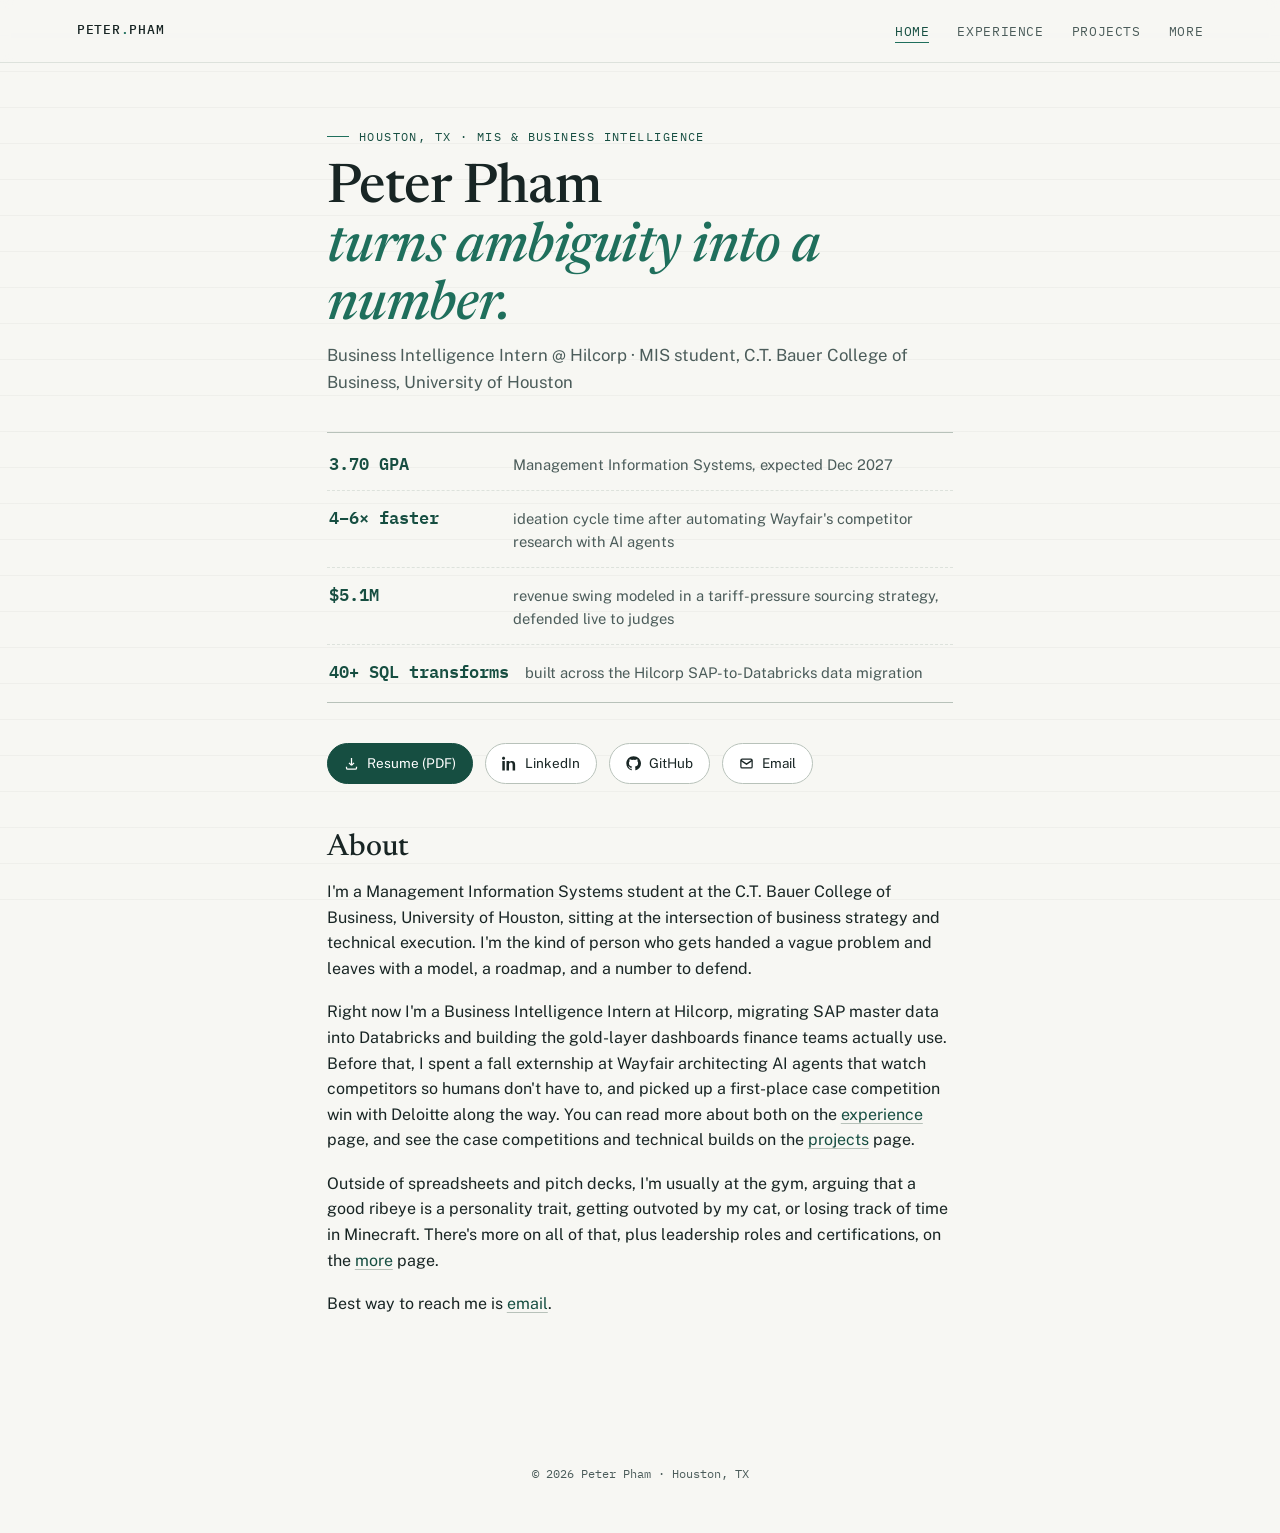
==== index.html @ 9660cc8b "Add files via upload" ====
<!DOCTYPE html>
<html lang="en">
<head>
  <meta charset="UTF-8" />
  <meta name="viewport" content="width=device-width, initial-scale=1.0" />
  <title>Peter Pham</title>
  <link rel="stylesheet" href="style.css" />
</head>
<body>

  <nav class="navbar">
    <a href="index.html" class="brand">PETER<span>.</span>PHAM</a>
    <ul class="navlinks">
      <li><a href="index.html" class="active">Home</a></li>
      <li><a href="experience.html">Experience</a></li>
      <li><a href="projects.html">Projects</a></li>
      <li><a href="more.html">More</a></li>
    </ul>
  </nav>

  <main>
    <p class="eyebrow">Houston, TX · MIS &amp; Business Intelligence</p>
    <h1 class="headline">Peter Pham<br /><em>turns ambiguity into a number.</em></h1>
    <p class="role-line">Business Intelligence Intern @ Hilcorp · MIS student, C.T. Bauer College of Business, University of Houston</p>

    <div class="ledger">
      <div class="ledger-row">
        <span class="ledger-num">3.70 GPA</span>
        <span class="ledger-label">Management Information Systems, expected Dec 2027</span>
      </div>
      <div class="ledger-row">
        <span class="ledger-num">4&ndash;6&times; faster</span>
        <span class="ledger-label">ideation cycle time after automating Wayfair's competitor research with AI agents</span>
      </div>
      <div class="ledger-row">
        <span class="ledger-num">$5.1M</span>
        <span class="ledger-label">revenue swing modeled in a tariff-pressure sourcing strategy, defended live to judges</span>
      </div>
      <div class="ledger-row">
        <span class="ledger-num">40+ SQL transforms</span>
        <span class="ledger-label">built across the Hilcorp SAP-to-Databricks data migration</span>
      </div>
    </div>

    <div class="contact-row">
      <a class="pill resume" href="documents/Peter_Pham_Resume.pdf" target="_blank" rel="noopener">
        <svg viewBox="0 0 24 24" fill="none" stroke="currentColor" stroke-width="2"><path d="M12 3v12m0 0l-4-4m4 4l4-4M4 17v2a2 2 0 002 2h12a2 2 0 002-2v-2"/></svg>
        Resume (PDF)
      </a>
      <a class="pill" href="https://www.linkedin.com/in/peterqpham/" target="_blank" rel="noopener">
        <svg viewBox="0 0 24 24" fill="currentColor"><path d="M4.98 3.5C4.98 4.88 3.94 6 2.5 6S0 4.88 0 3.5 1.06 1 2.5 1s2.48 1.12 2.48 2.5zM.5 8h4V23h-4V8zm7.5 0h3.8v2.05h.05c.53-1 1.83-2.05 3.77-2.05C19.9 8 21 10.2 21 14.1V23h-4v-8.1c0-1.93-.03-4.4-2.68-4.4-2.68 0-3.09 2.1-3.09 4.27V23h-4V8z"/></svg>
        LinkedIn
      </a>
      <a class="pill" href="https://github.com/peter4400" target="_blank" rel="noopener">
        <svg viewBox="0 0 24 24" fill="currentColor"><path d="M12 .5C5.65.5.5 5.65.5 12c0 5.09 3.29 9.4 7.86 10.93.58.11.79-.25.79-.56 0-.28-.01-1.02-.02-2-3.2.7-3.88-1.54-3.88-1.54-.53-1.33-1.29-1.69-1.29-1.69-1.05-.72.08-.7.08-.7 1.16.08 1.77 1.19 1.77 1.19 1.03 1.77 2.7 1.26 3.36.96.1-.75.4-1.26.73-1.55-2.55-.29-5.24-1.28-5.24-5.68 0-1.26.45-2.28 1.19-3.09-.12-.29-.52-1.46.11-3.05 0 0 .97-.31 3.18 1.18a11 11 0 015.79 0c2.2-1.49 3.17-1.18 3.17-1.18.63 1.59.23 2.76.11 3.05.74.81 1.19 1.83 1.19 3.09 0 4.41-2.69 5.38-5.25 5.67.41.36.78 1.07.78 2.16 0 1.56-.01 2.82-.01 3.2 0 .31.21.68.8.56C20.71 21.39 24 17.08 24 12c0-6.35-5.15-11.5-12-11.5z"/></svg>
        GitHub
      </a>
      <a class="pill" href="https://mail.google.com/mail/?view=cm&fs=1&to=peter.pham2022@gmail.com" target="_blank" rel="noopener">
        <svg viewBox="0 0 24 24" fill="none" stroke="currentColor" stroke-width="2"><rect x="3" y="5" width="18" height="14" rx="2"/><path d="M3 7l9 6 9-6"/></svg>
        Email
      </a>
    </div>

    <h2 class="section-title">About</h2>
    <div class="prose">
      <p>
        I'm a Management Information Systems student at the C.T. Bauer College of Business,
        University of Houston, sitting at the intersection of business strategy and technical
        execution. I'm the kind of person who gets handed a vague problem and leaves with a
        model, a roadmap, and a number to defend.
      </p>
      <p>
        Right now I'm a Business Intelligence Intern at Hilcorp, migrating SAP master data
        into Databricks and building the gold-layer dashboards finance teams actually use.
        Before that, I spent a fall externship at Wayfair architecting AI agents that watch
        competitors so humans don't have to, and picked up a first-place case competition win
        with Deloitte along the way. You can read more about both on the
        <a href="experience.html">experience</a> page, and see the case competitions and
        technical builds on the <a href="projects.html">projects</a> page.
      </p>
      <p>
        Outside of spreadsheets and pitch decks, I'm usually at the gym, arguing that a good
        ribeye is a personality trait, getting outvoted by my cat, or losing track of time in
        Minecraft. There's more on all of that, plus leadership roles and certifications,
        on the <a href="more.html">more</a> page.
      </p>
      <p>
        Best way to reach me is <a href="https://mail.google.com/mail/?view=cm&fs=1&to=peter.pham2022@gmail.com" target="_blank" rel="noopener">email</a>.
      </p>
    </div>
  </main>

  <footer>&copy; 2026 Peter Pham &middot; Houston, TX</footer>

</body>
</html>
---- style.css ----
@import url('https://fonts.googleapis.com/css2?family=Newsreader:ital,opsz,wght@0,6..72,400;0,6..72,500;0,6..72,600;1,6..72,400;1,6..72,500&family=Public+Sans:wght@400;500;600;700&family=IBM+Plex+Mono:wght@400;500;600&display=swap');

:root {
  --paper: #f7f7f3;
  --surface: #ffffff;
  --ink: #182524;
  --ink-soft: #4b5c5a;
  --line: #dde2dc;
  --line-strong: #b8c2ba;
  --accent: #1f6f5c;
  --accent-dark: #164e41;
  --gold: #a8792f;
  --gold-soft: #f1e6d2;
  --radius: 4px;
  --max: 780px;
}

* { box-sizing: border-box; }

html { scroll-behavior: smooth; }

body {
  margin: 0;
  background: var(--paper);
  color: var(--ink);
  font-family: 'Public Sans', -apple-system, sans-serif;
  font-size: 16px;
  line-height: 1.6;
  -webkit-font-smoothing: antialiased;
}

/* faint ledger-rule background */
body::before {
  content: '';
  position: fixed;
  inset: 0;
  pointer-events: none;
  z-index: 0;
  background-image: repeating-linear-gradient(
    to bottom,
    transparent 0,
    transparent 35px,
    rgba(24, 37, 36, 0.035) 35px,
    rgba(24, 37, 36, 0.035) 36px
  );
}

a { color: inherit; }

.mono { font-family: 'IBM Plex Mono', monospace; }

/* ---------- NAV ---------- */
.navbar {
  position: sticky;
  top: 0;
  z-index: 20;
  display: flex;
  align-items: center;
  justify-content: space-between;
  padding: 18px 6vw;
  background: rgba(247, 247, 243, 0.9);
  backdrop-filter: blur(6px);
  border-bottom: 1px solid var(--line);
}

.navbar .brand {
  font-family: 'IBM Plex Mono', monospace;
  font-size: 13px;
  letter-spacing: 0.06em;
  color: var(--ink);
  text-decoration: none;
  font-weight: 500;
}

.navbar .brand span { color: var(--accent); }

.navlinks { display: flex; gap: 28px; list-style: none; margin: 0; padding: 0; }

.navlinks a {
  text-decoration: none;
  font-family: 'IBM Plex Mono', monospace;
  font-size: 12.5px;
  letter-spacing: 0.05em;
  text-transform: uppercase;
  color: var(--ink-soft);
  padding-bottom: 3px;
  border-bottom: 1px solid transparent;
  transition: color .15s, border-color .15s;
}

.navlinks a:hover,
.navlinks a.active {
  color: var(--accent-dark);
  border-bottom-color: var(--accent);
}

/* ---------- LAYOUT ---------- */
main {
  position: relative;
  z-index: 1;
  max-width: var(--max);
  margin: 0 auto;
  padding: 64px 6vw 100px;
}

.eyebrow {
  font-family: 'IBM Plex Mono', monospace;
  font-size: 12px;
  letter-spacing: 0.12em;
  text-transform: uppercase;
  color: var(--accent-dark);
  margin: 0 0 14px;
  display: flex;
  align-items: center;
  gap: 10px;
}

.eyebrow::before {
  content: '';
  width: 22px;
  height: 1px;
  background: var(--accent);
  display: inline-block;
}

h1.headline {
  font-family: 'Newsreader', serif;
  font-weight: 500;
  font-size: clamp(2.4rem, 5vw, 3.4rem);
  line-height: 1.08;
  margin: 0 0 6px;
  letter-spacing: -0.01em;
}

h1.headline em {
  color: var(--accent);
  font-style: italic;
}

.role-line {
  font-size: 1.05rem;
  color: var(--ink-soft);
  margin: 0 0 36px;
}

/* ---------- LEDGER STRIP (signature element) ---------- */
.ledger {
  border-top: 1px solid var(--line-strong);
  border-bottom: 1px solid var(--line-strong);
  margin: 8px 0 40px;
  padding: 4px 0;
}

.ledger-row {
  display: flex;
  align-items: baseline;
  gap: 16px;
  padding: 13px 2px;
  border-bottom: 1px dashed var(--line);
}

.ledger-row:last-child { border-bottom: none; }

.ledger-num {
  font-family: 'IBM Plex Mono', monospace;
  font-weight: 600;
  font-size: 1.05rem;
  color: var(--accent-dark);
  white-space: nowrap;
  min-width: 168px;
}

.ledger-label {
  color: var(--ink-soft);
  font-size: 0.92rem;
}

/* ---------- ABOUT PROSE ---------- */
.prose p { margin: 0 0 18px; color: var(--ink); }
.prose a { color: var(--accent-dark); text-decoration: underline; text-decoration-color: var(--line-strong); text-underline-offset: 3px; }
.prose a:hover { text-decoration-color: var(--accent); }

h2.section-title {
  font-family: 'Newsreader', serif;
  font-size: 1.9rem;
  font-weight: 500;
  margin: 56px 0 6px;
}

.section-title:first-of-type { margin-top: 40px; }

.section-sub { color: var(--ink-soft); font-size: .95rem; margin: 0 0 28px; }

/* ---------- CONTACT ROW ---------- */
.contact-row {
  display: flex;
  flex-wrap: wrap;
  gap: 12px;
  margin: 8px 0 4px;
}

.pill {
  display: inline-flex;
  align-items: center;
  gap: 8px;
  padding: 9px 16px;
  border: 1px solid var(--line-strong);
  border-radius: 999px;
  text-decoration: none;
  font-size: 13.5px;
  color: var(--ink);
  background: var(--surface);
  transition: border-color .15s, background .15s, color .15s;
}

.pill:hover { border-color: var(--accent); color: var(--accent-dark); background: #eef5f2; }

.pill svg { width: 15px; height: 15px; flex-shrink: 0; }

.pill.resume { background: var(--accent-dark); border-color: var(--accent-dark); color: #fff; }
.pill.resume:hover { background: var(--accent); border-color: var(--accent); color: #fff; }

/* ---------- TIMELINE (Experience) ---------- */
.timeline { border-left: 1px solid var(--line-strong); margin-left: 4px; }

.tl-item {
  position: relative;
  padding: 0 0 44px 30px;
}

.tl-item::before {
  content: '';
  position: absolute;
  left: -5px;
  top: 5px;
  width: 9px;
  height: 9px;
  border-radius: 50%;
  background: var(--paper);
  border: 2px solid var(--accent);
}

.tl-date {
  font-family: 'IBM Plex Mono', monospace;
  font-size: 12px;
  letter-spacing: 0.04em;
  color: var(--gold);
  text-transform: uppercase;
  margin-bottom: 6px;
}

.tl-role { font-family: 'Newsreader', serif; font-size: 1.35rem; font-weight: 500; margin: 0 0 2px; }
.tl-org { color: var(--ink-soft); font-size: .92rem; margin: 0 0 12px; }
.tl-item ul { margin: 0; padding-left: 18px; }
.tl-item li { margin-bottom: 8px; color: var(--ink); font-size: .96rem; }

/* ---------- CARDS (Projects) ---------- */
.card-grid { display: flex; flex-direction: column; gap: 20px; }

.card {
  background: var(--surface);
  border: 1px solid var(--line);
  border-radius: var(--radius);
  padding: 24px 26px;
}

.card-top {
  display: flex;
  justify-content: space-between;
  align-items: baseline;
  gap: 16px;
  flex-wrap: wrap;
  margin-bottom: 4px;
}

.card-title { font-family: 'Newsreader', serif; font-size: 1.3rem; font-weight: 500; margin: 0; }

.tag {
  font-family: 'IBM Plex Mono', monospace;
  font-size: 10.5px;
  letter-spacing: .05em;
  text-transform: uppercase;
  padding: 3px 9px;
  border-radius: 999px;
  white-space: nowrap;
}

.tag.case { background: var(--gold-soft); color: var(--gold); }
.tag.build { background: #e4efec; color: var(--accent-dark); }

.card-date { font-family: 'IBM Plex Mono', monospace; font-size: 11.5px; color: var(--ink-soft); margin-bottom: 12px; }
.card p { margin: 0 0 10px; font-size: .95rem; color: var(--ink); }
.card .result {
  margin-top: 12px;
  padding-top: 12px;
  border-top: 1px dashed var(--line);
  font-size: .9rem;
  color: var(--accent-dark);
  font-style: italic;
  font-family: 'Newsreader', serif;
}

.stack {
  font-family: 'IBM Plex Mono', monospace;
  font-size: 11px;
  color: var(--ink-soft);
  margin-top: 10px;
}

/* ---------- MORE PAGE ---------- */
.chip-group { display: flex; flex-wrap: wrap; gap: 9px; margin-bottom: 8px; }

.chip {
  font-family: 'IBM Plex Mono', monospace;
  font-size: 12px;
  padding: 6px 12px;
  border: 1px solid var(--line-strong);
  border-radius: 999px;
  color: var(--ink-soft);
  background: var(--surface);
}

.leader-item { margin-bottom: 22px; }
.leader-role { font-weight: 600; font-size: 1rem; margin-bottom: 2px; }
.leader-org { color: var(--ink-soft); font-size: .88rem; margin-bottom: 8px; font-family: 'IBM Plex Mono', monospace; }
.leader-item p { margin: 0; font-size: .93rem; color: var(--ink); }

.interest-line {
  font-family: 'Newsreader', serif;
  font-style: italic;
  font-size: 1.15rem;
  color: var(--ink);
  border-left: 2px solid var(--gold);
  padding-left: 18px;
  margin: 24px 0;
}

/* ---------- FOOTER ---------- */
footer {
  position: relative;
  z-index: 1;
  text-align: center;
  padding: 30px 6vw 50px;
  font-family: 'IBM Plex Mono', monospace;
  font-size: 11.5px;
  color: var(--ink-soft);
}

/* ---------- RESPONSIVE ---------- */
@media (max-width: 640px) {
  .navbar { padding: 16px 5vw; }
  .navlinks { gap: 16px; }
  main { padding: 44px 5.5vw 80px; }
  .ledger-num { min-width: 120px; font-size: .92rem; }
  .card-top { flex-direction: column; align-items: flex-start; }
}

/* focus visibility */
a:focus-visible, button:focus-visible { outline: 2px solid var(--accent); outline-offset: 2px; }

@media (prefers-reduced-motion: reduce) {
  html { scroll-behavior: auto; }
}
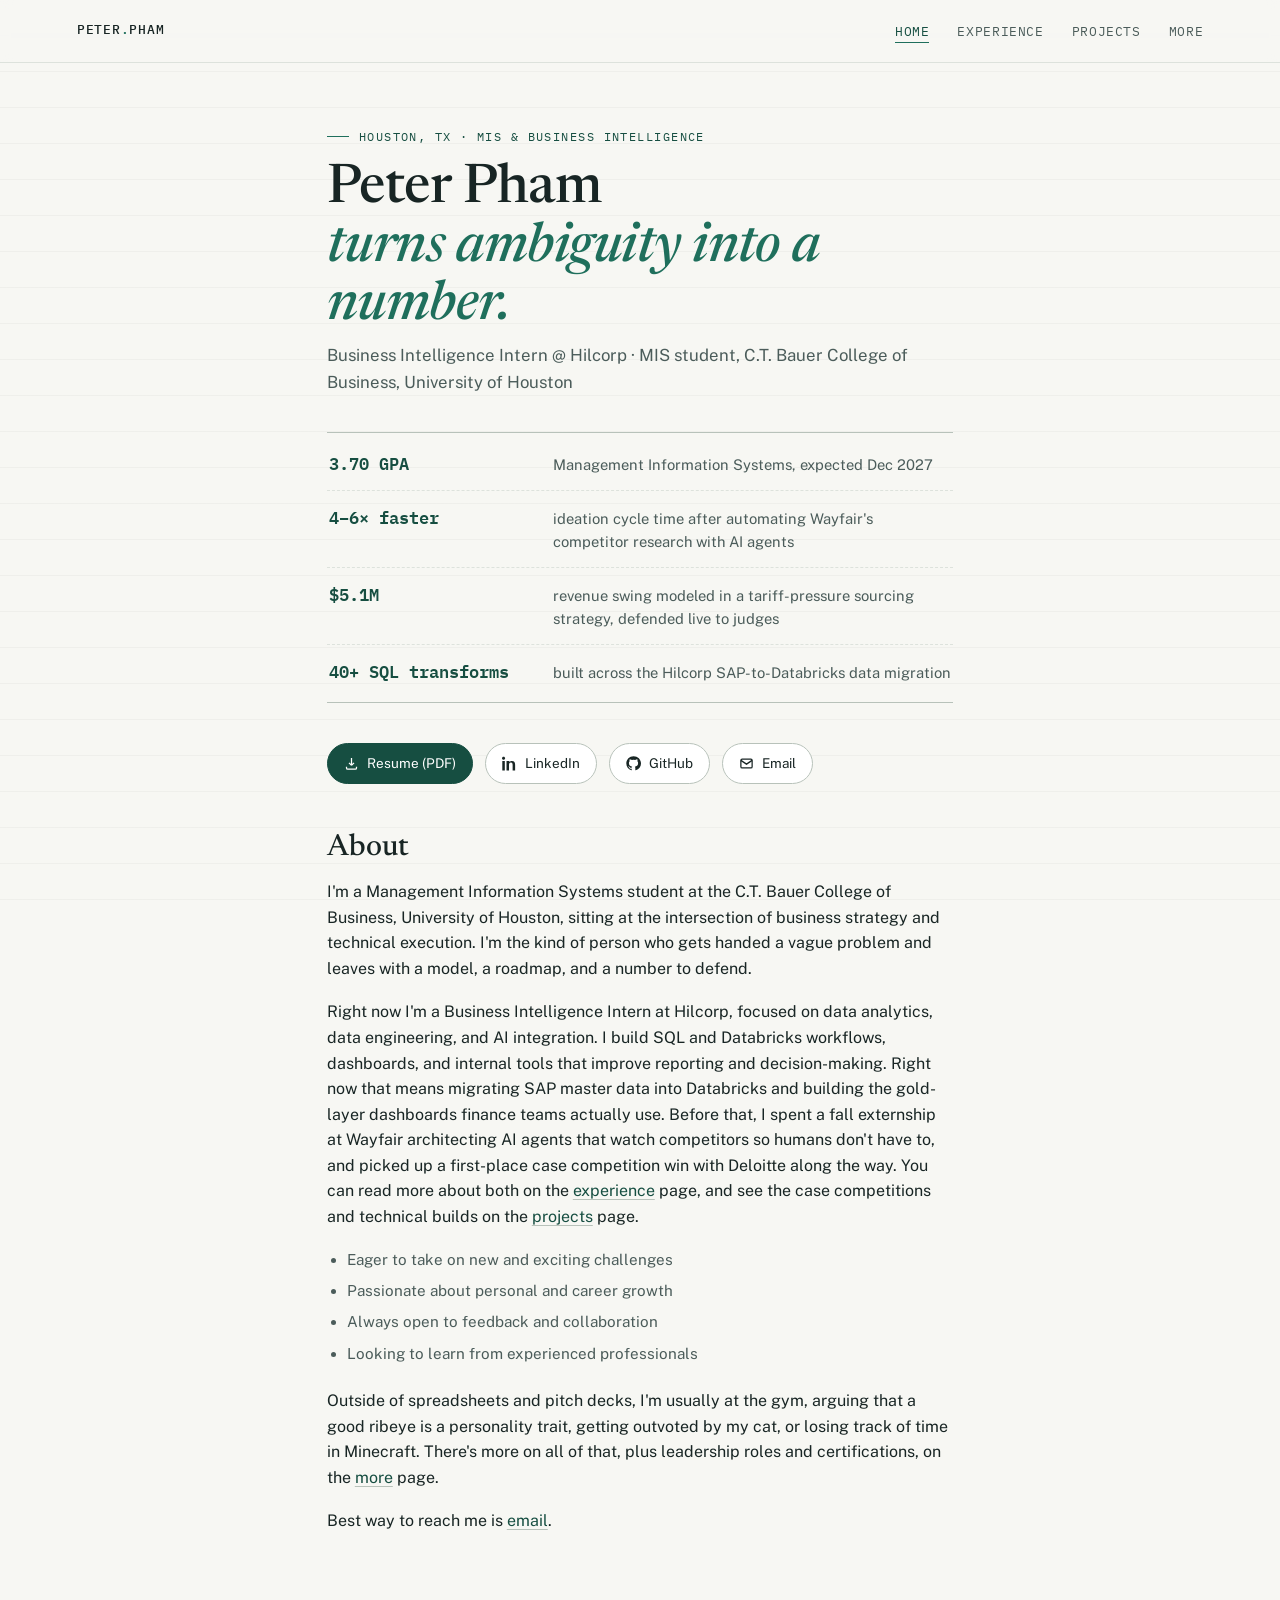
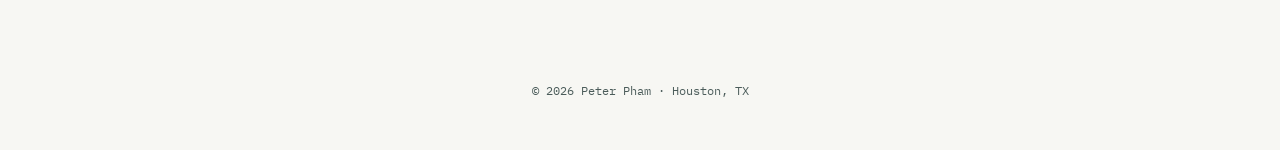
==== commit 0d1c2b32: "Add files via upload" ====
--- a/index.html
+++ b/index.html
@@ -70,14 +70,22 @@
         model, a roadmap, and a number to defend.
       </p>
       <p>
-        Right now I'm a Business Intelligence Intern at Hilcorp, migrating SAP master data
-        into Databricks and building the gold-layer dashboards finance teams actually use.
-        Before that, I spent a fall externship at Wayfair architecting AI agents that watch
-        competitors so humans don't have to, and picked up a first-place case competition win
-        with Deloitte along the way. You can read more about both on the
-        <a href="experience.html">experience</a> page, and see the case competitions and
-        technical builds on the <a href="projects.html">projects</a> page.
+        Right now I'm a Business Intelligence Intern at Hilcorp, focused on data analytics,
+        data engineering, and AI integration. I build SQL and Databricks workflows, dashboards,
+        and internal tools that improve reporting and decision-making. Right now that
+        means migrating SAP master data into Databricks and building the gold-layer dashboards
+        finance teams actually use. Before that, I spent a fall externship at Wayfair
+        architecting AI agents that watch competitors so humans don't have to, and picked up a
+        first-place case competition win with Deloitte along the way. You can read more about
+        both on the <a href="experience.html">experience</a> page, and see the case
+        competitions and technical builds on the <a href="projects.html">projects</a> page.
       </p>
+      <ul>
+        <li>Eager to take on new and exciting challenges</li>
+        <li>Passionate about personal and career growth</li>
+        <li>Always open to feedback and collaboration</li>
+        <li>Looking to learn from experienced professionals</li>
+      </ul>
       <p>
         Outside of spreadsheets and pitch decks, I'm usually at the gym, arguing that a good
         ribeye is a personality trait, getting outvoted by my cat, or losing track of time in
--- a/style.css
+++ b/style.css
@@ -167,7 +167,7 @@
   font-size: 1.05rem;
   color: var(--accent-dark);
   white-space: nowrap;
-  min-width: 168px;
+  min-width: 208px;
 }
 
 .ledger-label {
@@ -177,6 +177,8 @@
 
 /* ---------- ABOUT PROSE ---------- */
 .prose p { margin: 0 0 18px; color: var(--ink); }
+.prose ul { margin: 0 0 22px; padding-left: 20px; }
+.prose li { margin-bottom: 7px; color: var(--ink-soft); font-size: .95rem; }
 .prose a { color: var(--accent-dark); text-decoration: underline; text-decoration-color: var(--line-strong); text-underline-offset: 3px; }
 .prose a:hover { text-decoration-color: var(--accent); }
 
@@ -351,7 +353,7 @@
   .navbar { padding: 16px 5vw; }
   .navlinks { gap: 16px; }
   main { padding: 44px 5.5vw 80px; }
-  .ledger-num { min-width: 120px; font-size: .92rem; }
+  .ledger-num { min-width: 150px; font-size: .92rem; }
   .card-top { flex-direction: column; align-items: flex-start; }
 }
 
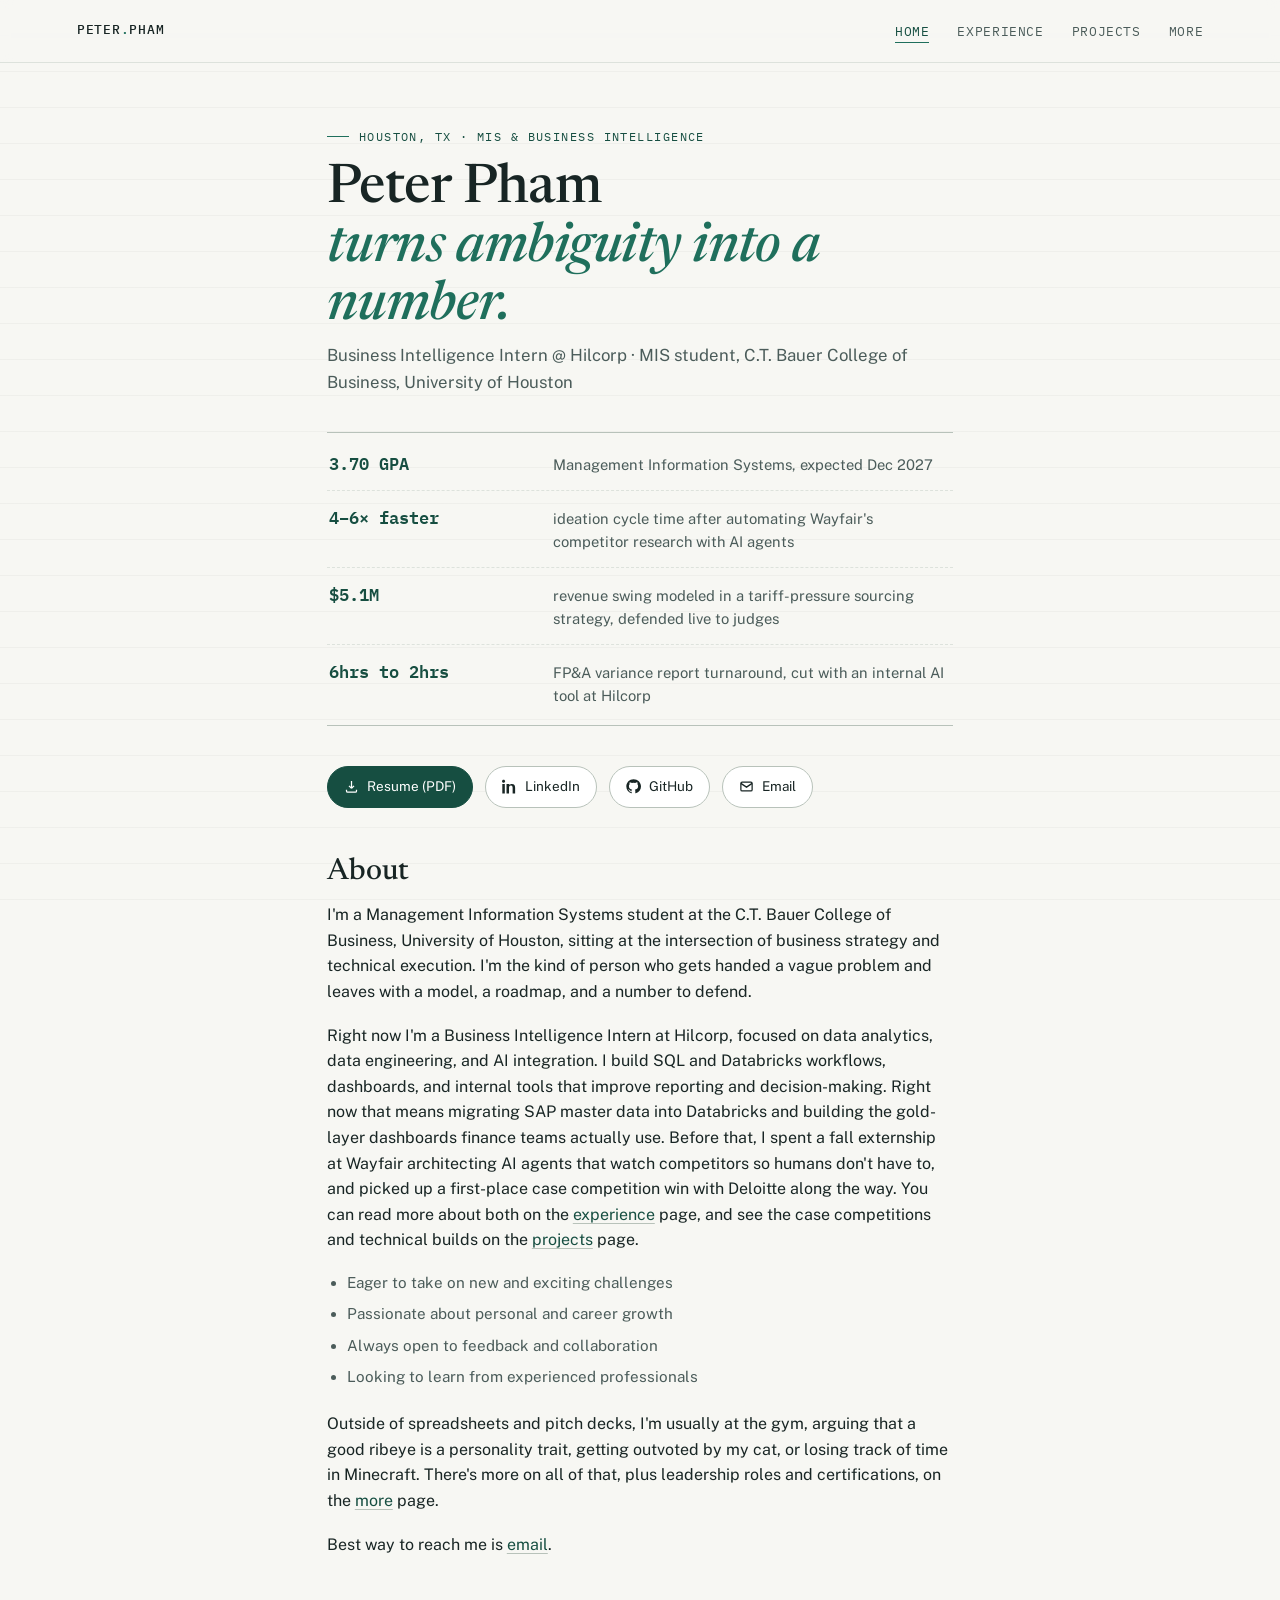
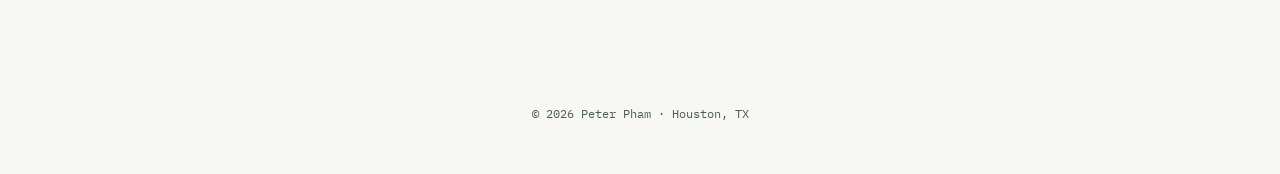
==== commit 21a2dbdd: "Add files via upload" ====
--- a/index.html
+++ b/index.html
@@ -4,6 +4,21 @@
   <meta charset="UTF-8" />
   <meta name="viewport" content="width=device-width, initial-scale=1.0" />
   <title>Peter Pham</title>
+  <meta name="description" content="Peter Pham: Business Intelligence Intern at Hilcorp, MIS student at C.T. Bauer College of Business. Experience, projects, and case competition work in data analytics and AI-driven automation." />
+
+  <meta property="og:type" content="website" />
+  <meta property="og:url" content="https://peterqpham.com/" />
+  <meta property="og:title" content="Peter Pham: Business Intelligence & Data Analytics" />
+  <meta property="og:description" content="Business Intelligence Intern at Hilcorp. MIS student at C.T. Bauer College of Business. Experience, projects, and case competition work in data analytics and AI-driven automation." />
+  <meta property="og:image" content="https://peterqpham.com/images/og-image.png" />
+  <meta property="og:image:width" content="2400" />
+  <meta property="og:image:height" content="1260" />
+
+  <meta name="twitter:card" content="summary_large_image" />
+  <meta name="twitter:title" content="Peter Pham: Business Intelligence & Data Analytics" />
+  <meta name="twitter:description" content="Business Intelligence Intern at Hilcorp. MIS student at C.T. Bauer College of Business." />
+  <meta name="twitter:image" content="https://peterqpham.com/images/og-image.png" />
+
   <link rel="stylesheet" href="style.css" />
 </head>
 <body>
@@ -37,8 +52,8 @@
         <span class="ledger-label">revenue swing modeled in a tariff-pressure sourcing strategy, defended live to judges</span>
       </div>
       <div class="ledger-row">
-        <span class="ledger-num">40+ SQL transforms</span>
-        <span class="ledger-label">built across the Hilcorp SAP-to-Databricks data migration</span>
+        <span class="ledger-num">6hrs to 2hrs</span>
+        <span class="ledger-label">FP&amp;A variance report turnaround, cut with an internal AI tool at Hilcorp</span>
       </div>
     </div>
 
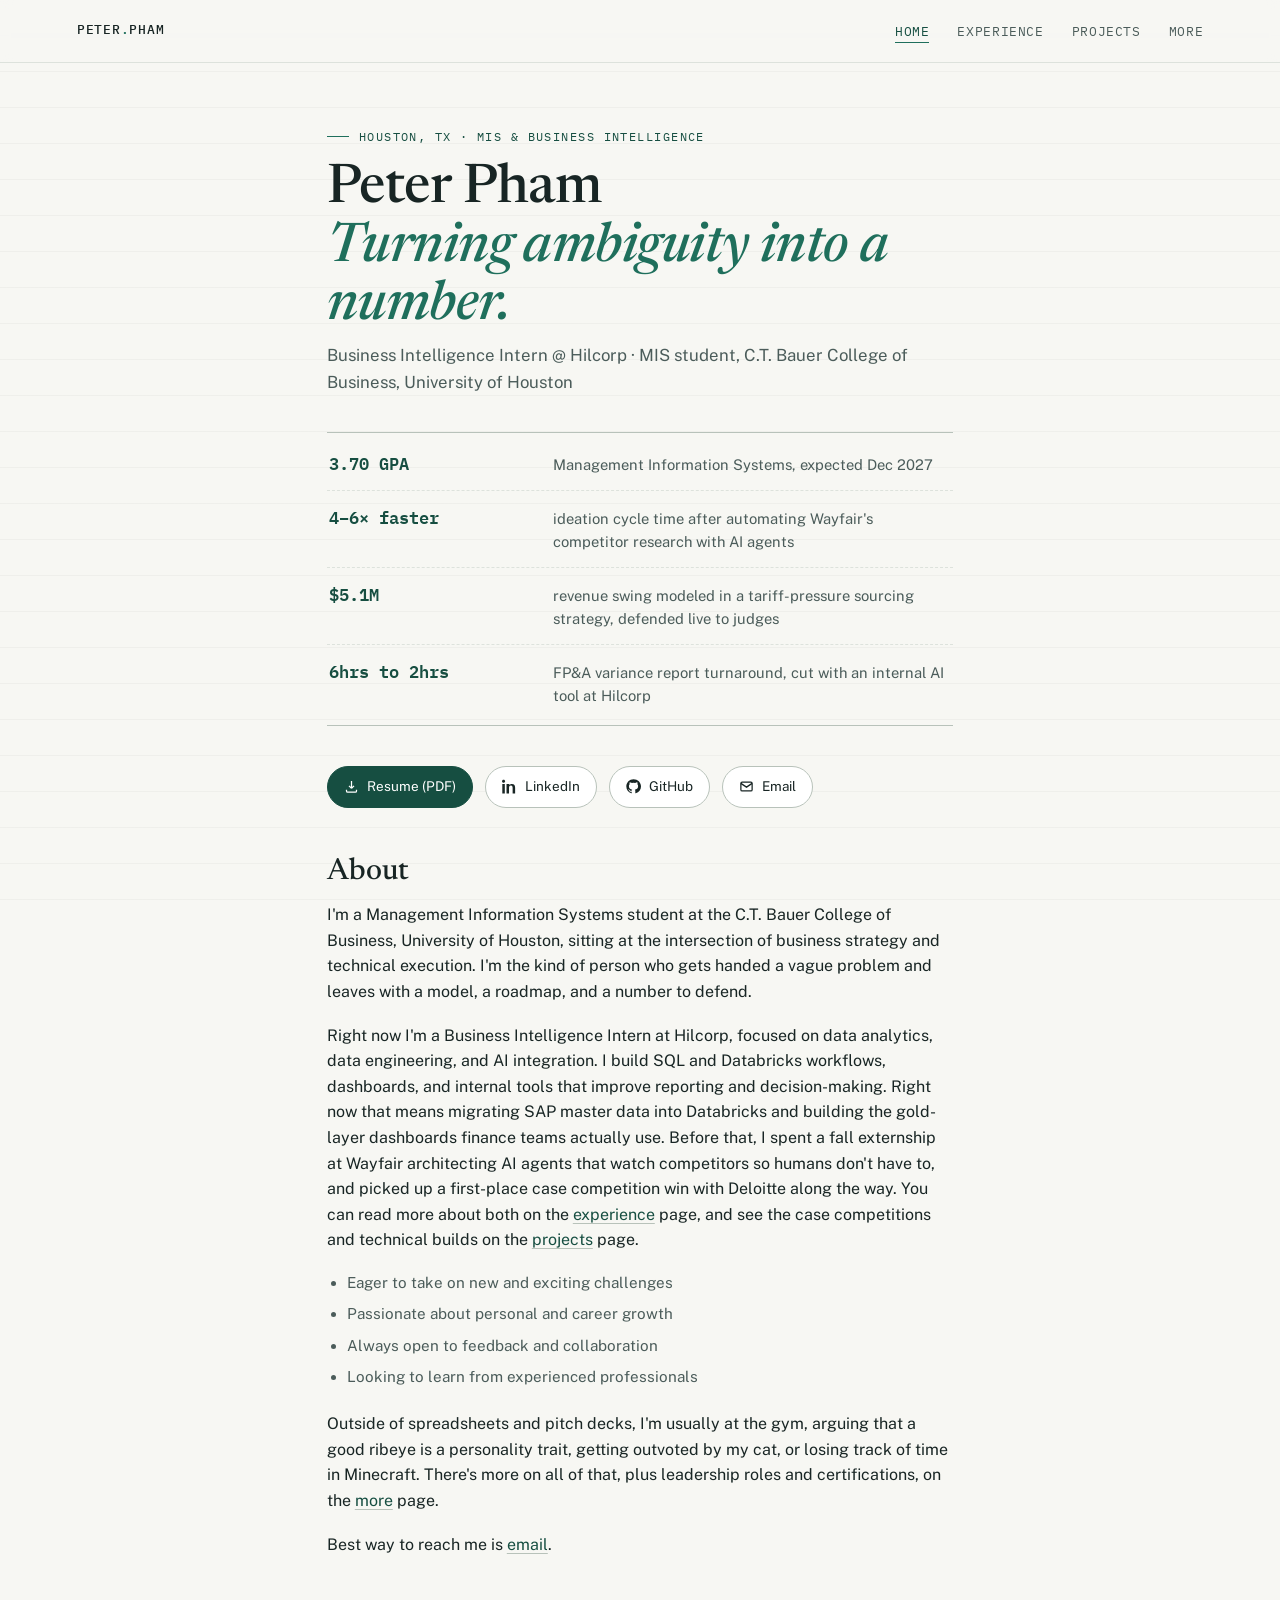
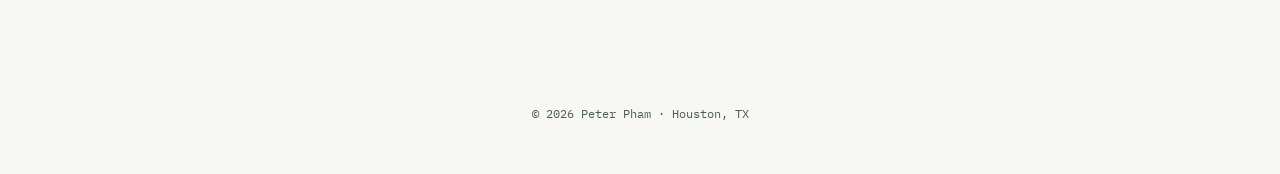
==== commit 352ea22e: "Add files via upload" ====
--- a/index.html
+++ b/index.html
@@ -35,7 +35,7 @@
 
   <main>
     <p class="eyebrow">Houston, TX · MIS &amp; Business Intelligence</p>
-    <h1 class="headline">Peter Pham<br /><em>turns ambiguity into a number.</em></h1>
+    <h1 class="headline">Peter Pham<br /><em>Turning ambiguity into a number.</em></h1>
     <p class="role-line">Business Intelligence Intern @ Hilcorp · MIS student, C.T. Bauer College of Business, University of Houston</p>
 
     <div class="ledger">
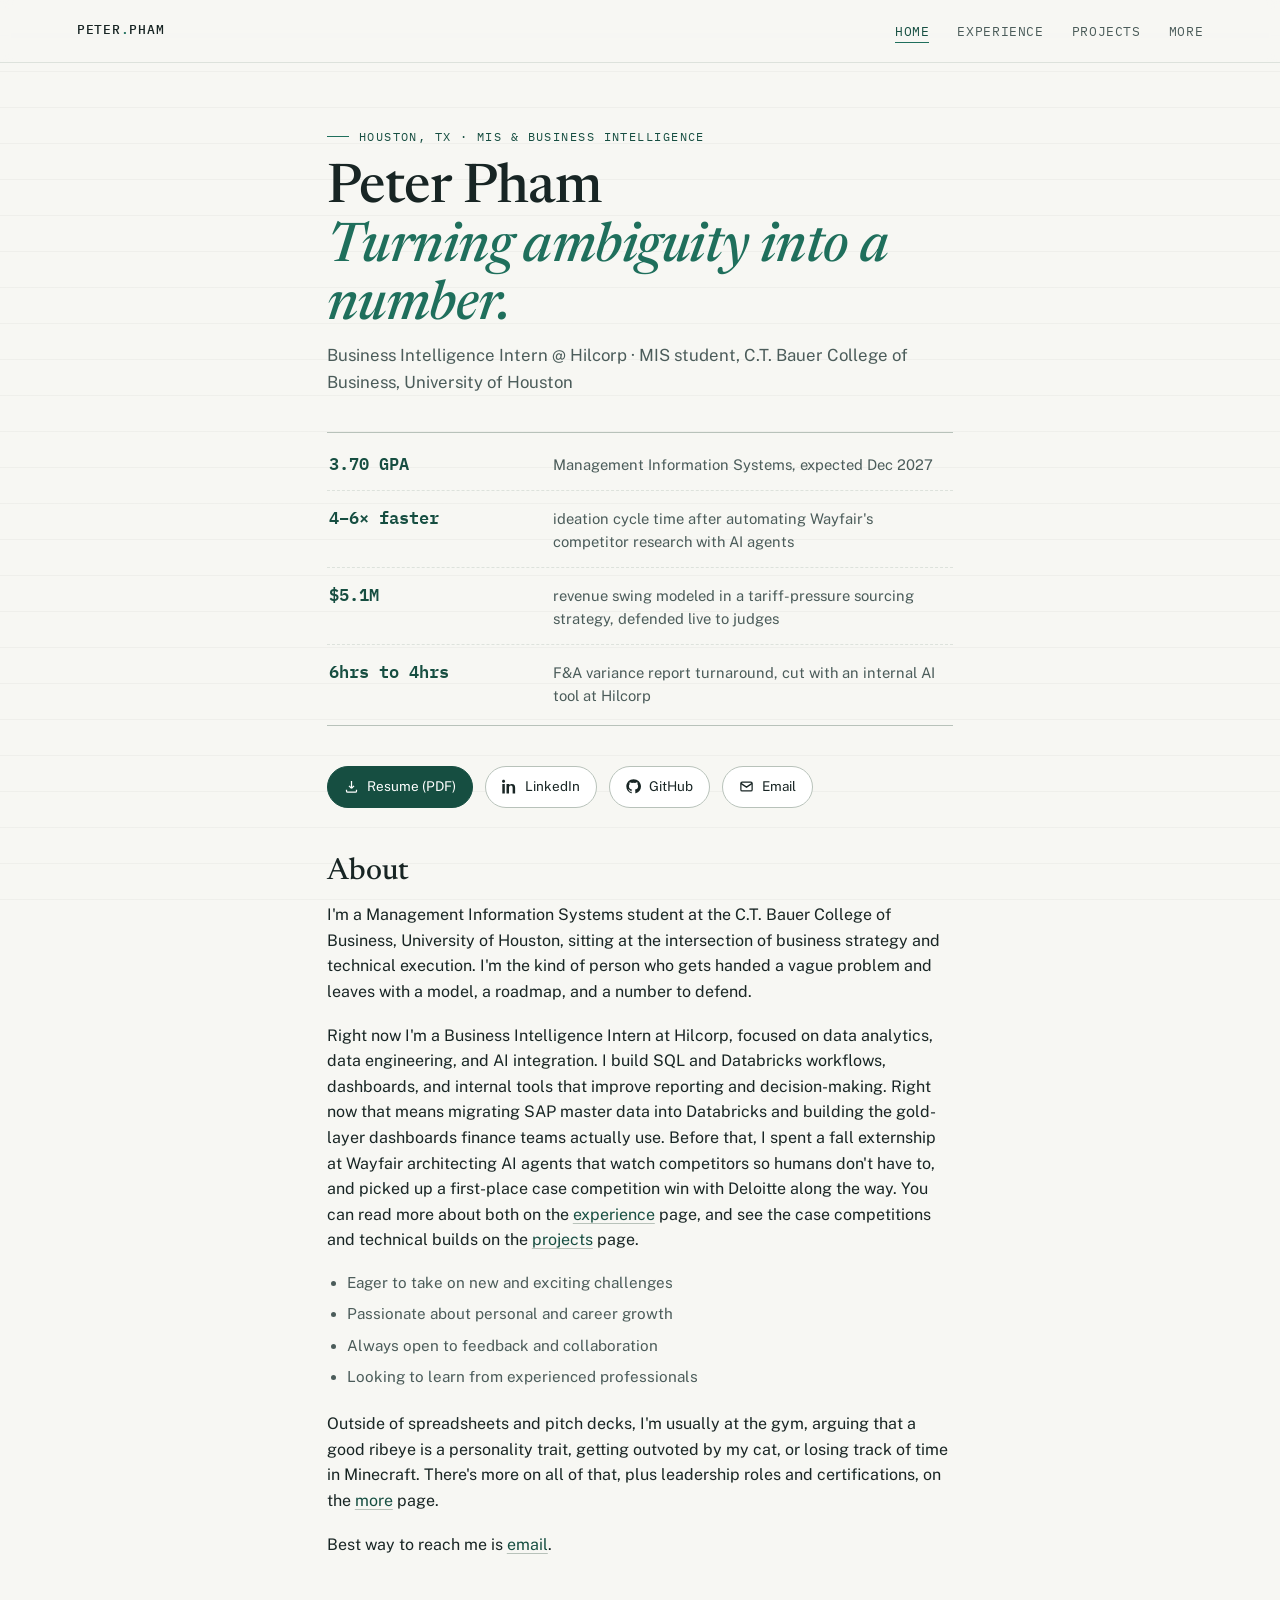
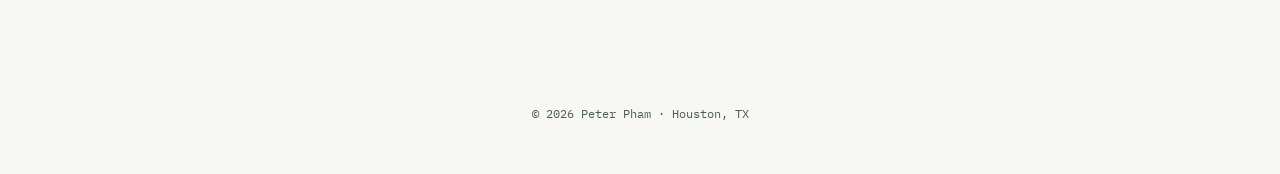
==== commit 69662673: "Add files via upload" ====
--- a/index.html
+++ b/index.html
@@ -52,8 +52,8 @@
         <span class="ledger-label">revenue swing modeled in a tariff-pressure sourcing strategy, defended live to judges</span>
       </div>
       <div class="ledger-row">
-        <span class="ledger-num">6hrs to 2hrs</span>
-        <span class="ledger-label">FP&amp;A variance report turnaround, cut with an internal AI tool at Hilcorp</span>
+        <span class="ledger-num">6hrs to 4hrs</span>
+        <span class="ledger-label">F&amp;A variance report turnaround, cut with an internal AI tool at Hilcorp</span>
       </div>
     </div>
 
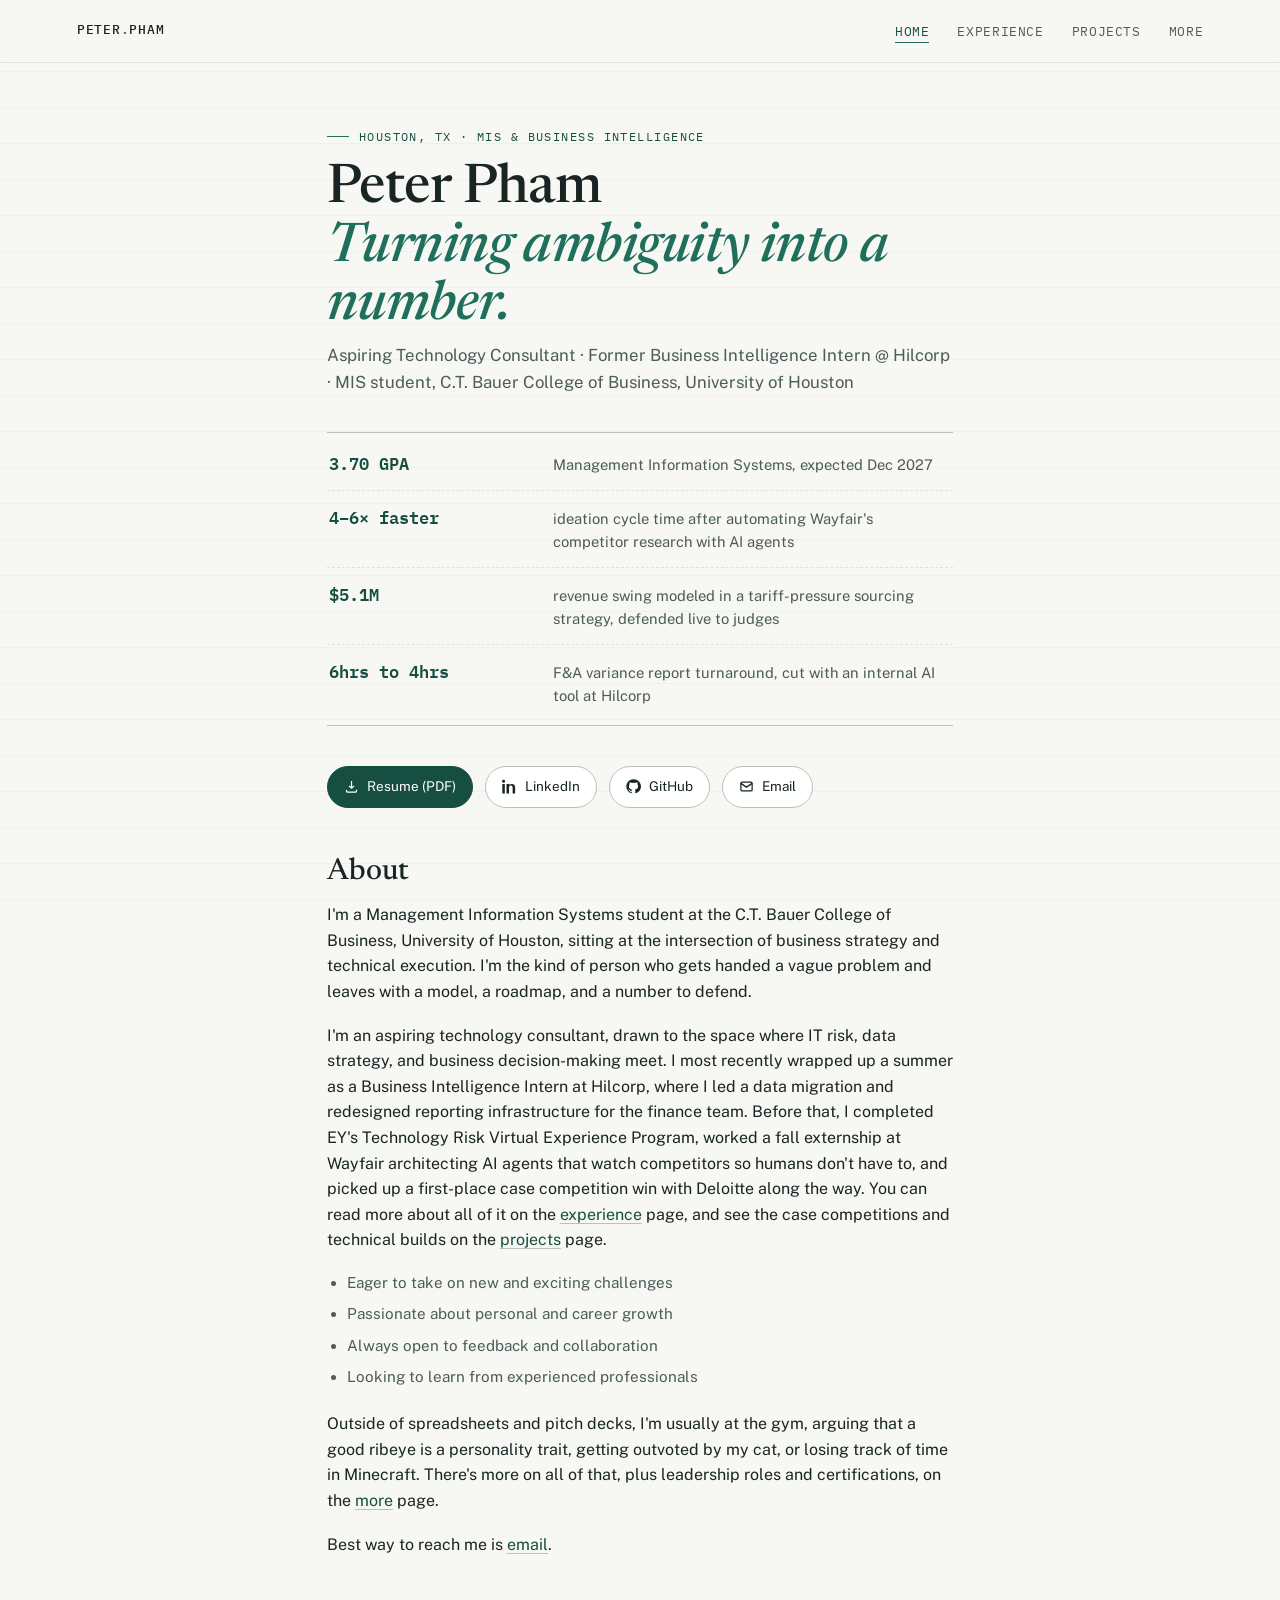
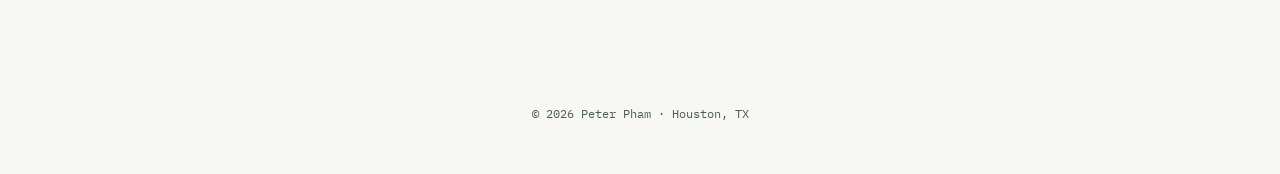
==== commit fb1f4fd8: "Add files via upload" ====
--- a/index.html
+++ b/index.html
@@ -4,19 +4,19 @@
   <meta charset="UTF-8" />
   <meta name="viewport" content="width=device-width, initial-scale=1.0" />
   <title>Peter Pham</title>
-  <meta name="description" content="Peter Pham: Business Intelligence Intern at Hilcorp, MIS student at C.T. Bauer College of Business. Experience, projects, and case competition work in data analytics and AI-driven automation." />
+  <meta name="description" content="Peter Pham: Aspiring Technology Consultant, MIS student at C.T. Bauer College of Business. Case competition wins, IT risk, and data strategy work, plus a past internship at Hilcorp." />
 
   <meta property="og:type" content="website" />
   <meta property="og:url" content="https://peterqpham.com/" />
-  <meta property="og:title" content="Peter Pham: Business Intelligence & Data Analytics" />
-  <meta property="og:description" content="Business Intelligence Intern at Hilcorp. MIS student at C.T. Bauer College of Business. Experience, projects, and case competition work in data analytics and AI-driven automation." />
+  <meta property="og:title" content="Peter Pham: Aspiring Technology Consultant" />
+  <meta property="og:description" content="Aspiring Technology Consultant and MIS student at C.T. Bauer College of Business. Case competition wins, IT risk, and data strategy work, plus a past internship at Hilcorp." />
   <meta property="og:image" content="https://peterqpham.com/images/og-image.png" />
   <meta property="og:image:width" content="2400" />
   <meta property="og:image:height" content="1260" />
 
   <meta name="twitter:card" content="summary_large_image" />
-  <meta name="twitter:title" content="Peter Pham: Business Intelligence & Data Analytics" />
-  <meta name="twitter:description" content="Business Intelligence Intern at Hilcorp. MIS student at C.T. Bauer College of Business." />
+  <meta name="twitter:title" content="Peter Pham: Aspiring Technology Consultant" />
+  <meta name="twitter:description" content="Aspiring Technology Consultant and MIS student at C.T. Bauer College of Business." />
   <meta name="twitter:image" content="https://peterqpham.com/images/og-image.png" />
 
   <link rel="stylesheet" href="style.css" />
@@ -36,7 +36,7 @@
   <main>
     <p class="eyebrow">Houston, TX · MIS &amp; Business Intelligence</p>
     <h1 class="headline">Peter Pham<br /><em>Turning ambiguity into a number.</em></h1>
-    <p class="role-line">Business Intelligence Intern @ Hilcorp · MIS student, C.T. Bauer College of Business, University of Houston</p>
+    <p class="role-line">Aspiring Technology Consultant · Former Business Intelligence Intern @ Hilcorp · MIS student, C.T. Bauer College of Business, University of Houston</p>
 
     <div class="ledger">
       <div class="ledger-row">
@@ -85,15 +85,15 @@
         model, a roadmap, and a number to defend.
       </p>
       <p>
-        Right now I'm a Business Intelligence Intern at Hilcorp, focused on data analytics,
-        data engineering, and AI integration. I build SQL and Databricks workflows, dashboards,
-        and internal tools that improve reporting and decision-making. Right now that
-        means migrating SAP master data into Databricks and building the gold-layer dashboards
-        finance teams actually use. Before that, I spent a fall externship at Wayfair
-        architecting AI agents that watch competitors so humans don't have to, and picked up a
-        first-place case competition win with Deloitte along the way. You can read more about
-        both on the <a href="experience.html">experience</a> page, and see the case
-        competitions and technical builds on the <a href="projects.html">projects</a> page.
+        I'm an aspiring technology consultant, drawn to the space where IT risk, data strategy,
+        and business decision-making meet. I most recently wrapped up a summer as a Business
+        Intelligence Intern at Hilcorp, where I led a data migration and redesigned reporting
+        infrastructure for the finance team. Before that, I completed EY's Technology Risk
+        Virtual Experience Program, worked a fall externship at Wayfair architecting AI agents
+        that watch competitors so humans don't have to, and picked up a first-place case
+        competition win with Deloitte along the way. You can read more about all of it on the
+        <a href="experience.html">experience</a> page, and see the case competitions and
+        technical builds on the <a href="projects.html">projects</a> page.
       </p>
       <ul>
         <li>Eager to take on new and exciting challenges</li>
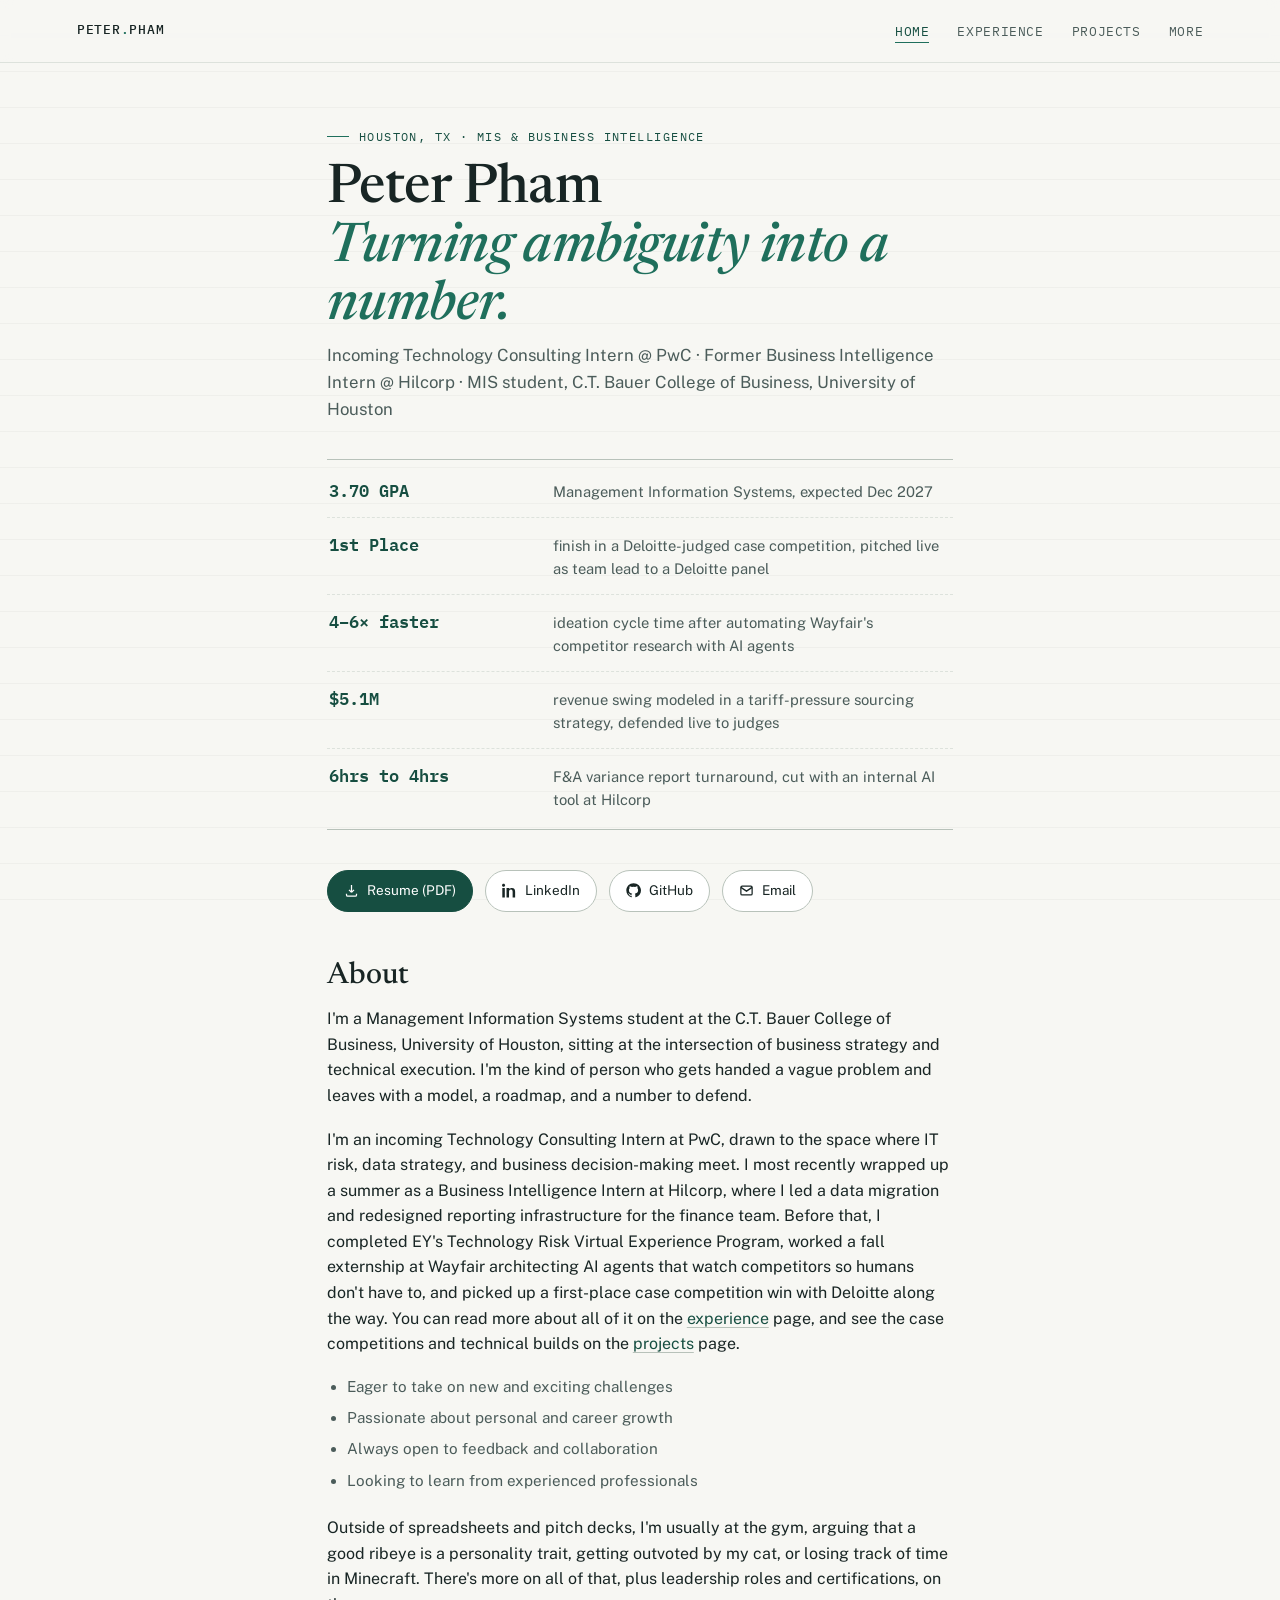
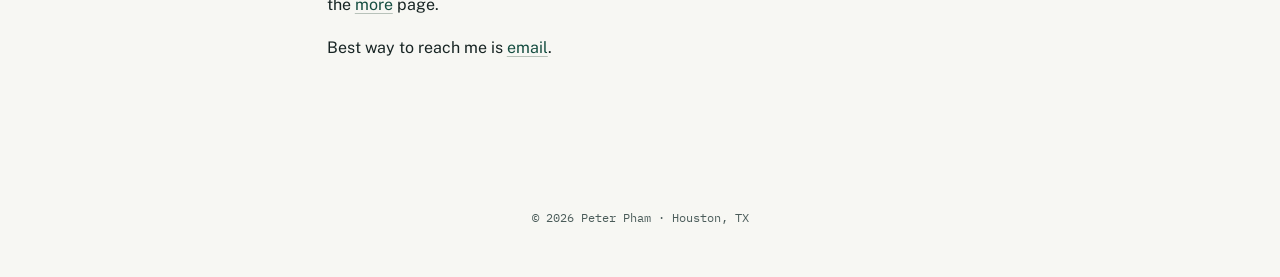
==== commit e5dbb0a3: "Add files via upload" ====
--- a/index.html
+++ b/index.html
@@ -4,19 +4,19 @@
   <meta charset="UTF-8" />
   <meta name="viewport" content="width=device-width, initial-scale=1.0" />
   <title>Peter Pham</title>
-  <meta name="description" content="Peter Pham: Aspiring Technology Consultant, MIS student at C.T. Bauer College of Business. Case competition wins, IT risk, and data strategy work, plus a past internship at Hilcorp." />
+  <meta name="description" content="Peter Pham: Incoming Technology Consulting Intern @ PwC, MIS student at C.T. Bauer College of Business. Case competition wins, IT risk, and data strategy work, plus a past internship at Hilcorp." />
 
   <meta property="og:type" content="website" />
   <meta property="og:url" content="https://peterqpham.com/" />
-  <meta property="og:title" content="Peter Pham: Aspiring Technology Consultant" />
-  <meta property="og:description" content="Aspiring Technology Consultant and MIS student at C.T. Bauer College of Business. Case competition wins, IT risk, and data strategy work, plus a past internship at Hilcorp." />
+  <meta property="og:title" content="Peter Pham: Incoming Technology Consulting Intern @ PwC" />
+  <meta property="og:description" content="Incoming Technology Consulting Intern @ PwC and MIS student at C.T. Bauer College of Business. Case competition wins, IT risk, and data strategy work, plus a past internship at Hilcorp." />
   <meta property="og:image" content="https://peterqpham.com/images/og-image.png" />
   <meta property="og:image:width" content="2400" />
   <meta property="og:image:height" content="1260" />
 
   <meta name="twitter:card" content="summary_large_image" />
-  <meta name="twitter:title" content="Peter Pham: Aspiring Technology Consultant" />
-  <meta name="twitter:description" content="Aspiring Technology Consultant and MIS student at C.T. Bauer College of Business." />
+  <meta name="twitter:title" content="Peter Pham: Incoming Technology Consulting Intern @ PwC" />
+  <meta name="twitter:description" content="Incoming Technology Consulting Intern @ PwC and MIS student at C.T. Bauer College of Business." />
   <meta name="twitter:image" content="https://peterqpham.com/images/og-image.png" />
 
   <link rel="stylesheet" href="style.css" />
@@ -36,12 +36,16 @@
   <main>
     <p class="eyebrow">Houston, TX · MIS &amp; Business Intelligence</p>
     <h1 class="headline">Peter Pham<br /><em>Turning ambiguity into a number.</em></h1>
-    <p class="role-line">Aspiring Technology Consultant · Former Business Intelligence Intern @ Hilcorp · MIS student, C.T. Bauer College of Business, University of Houston</p>
+    <p class="role-line">Incoming Technology Consulting Intern @ PwC · Former Business Intelligence Intern @ Hilcorp · MIS student, C.T. Bauer College of Business, University of Houston</p>
 
     <div class="ledger">
       <div class="ledger-row">
         <span class="ledger-num">3.70 GPA</span>
         <span class="ledger-label">Management Information Systems, expected Dec 2027</span>
+      </div>
+      <div class="ledger-row">
+        <span class="ledger-num">1st Place</span>
+        <span class="ledger-label">finish in a Deloitte-judged case competition, pitched live as team lead to a Deloitte panel</span>
       </div>
       <div class="ledger-row">
         <span class="ledger-num">4&ndash;6&times; faster</span>
@@ -85,7 +89,7 @@
         model, a roadmap, and a number to defend.
       </p>
       <p>
-        I'm an aspiring technology consultant, drawn to the space where IT risk, data strategy,
+        I'm an incoming Technology Consulting Intern at PwC, drawn to the space where IT risk, data strategy,
         and business decision-making meet. I most recently wrapped up a summer as a Business
         Intelligence Intern at Hilcorp, where I led a data migration and redesigned reporting
         infrastructure for the finance team. Before that, I completed EY's Technology Risk
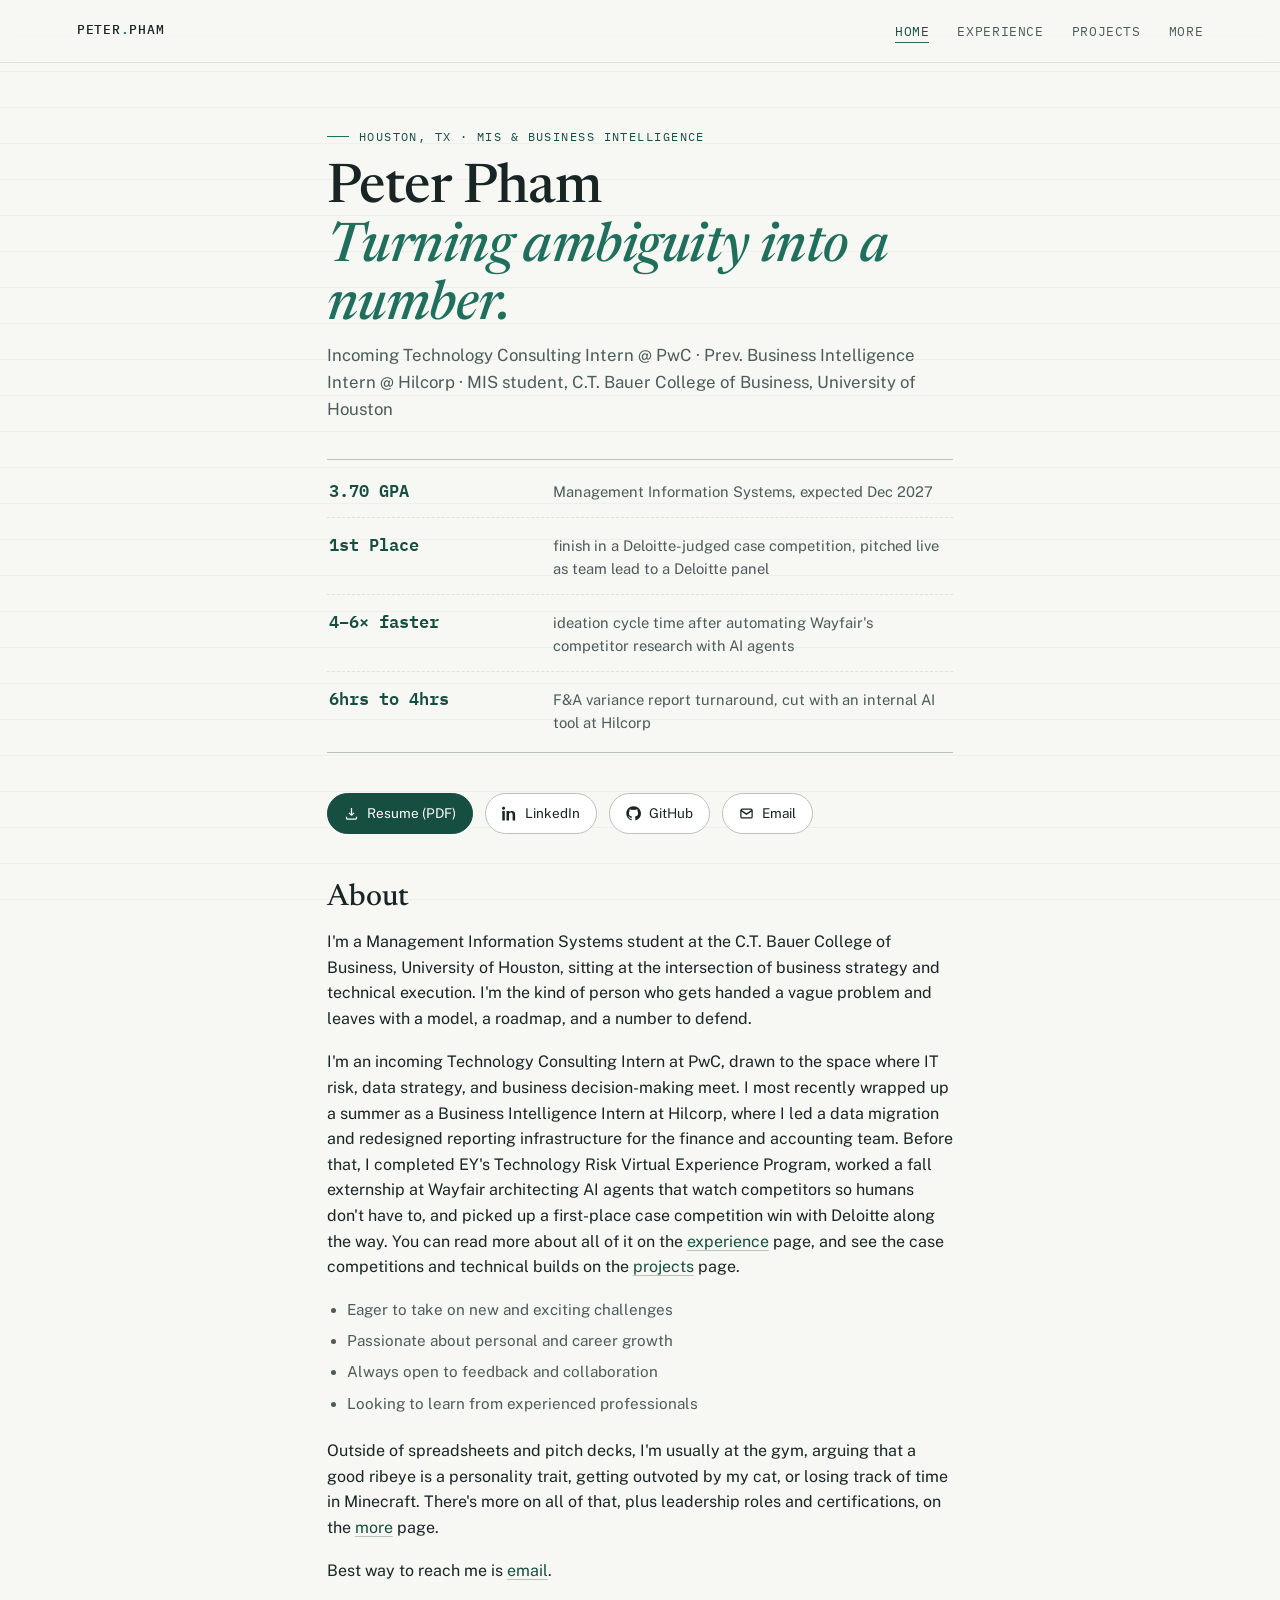
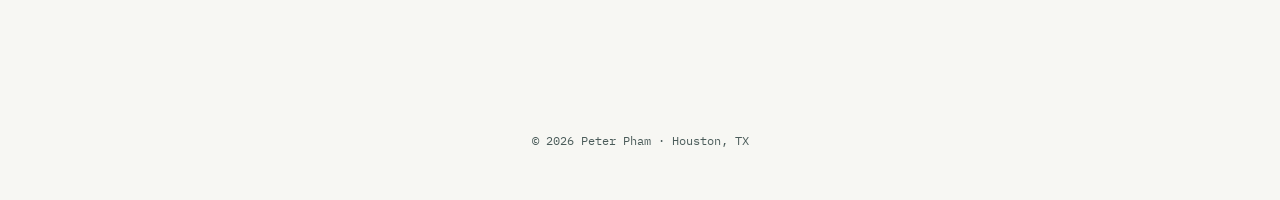
==== commit 4ef945ae: "Add files via upload" ====
--- a/index.html
+++ b/index.html
@@ -36,7 +36,7 @@
   <main>
     <p class="eyebrow">Houston, TX · MIS &amp; Business Intelligence</p>
     <h1 class="headline">Peter Pham<br /><em>Turning ambiguity into a number.</em></h1>
-    <p class="role-line">Incoming Technology Consulting Intern @ PwC · Former Business Intelligence Intern @ Hilcorp · MIS student, C.T. Bauer College of Business, University of Houston</p>
+    <p class="role-line">Incoming Technology Consulting Intern @ PwC · Prev. Business Intelligence Intern @ Hilcorp · MIS student, C.T. Bauer College of Business, University of Houston</p>
 
     <div class="ledger">
       <div class="ledger-row">
@@ -50,10 +50,6 @@
       <div class="ledger-row">
         <span class="ledger-num">4&ndash;6&times; faster</span>
         <span class="ledger-label">ideation cycle time after automating Wayfair's competitor research with AI agents</span>
-      </div>
-      <div class="ledger-row">
-        <span class="ledger-num">$5.1M</span>
-        <span class="ledger-label">revenue swing modeled in a tariff-pressure sourcing strategy, defended live to judges</span>
       </div>
       <div class="ledger-row">
         <span class="ledger-num">6hrs to 4hrs</span>
@@ -92,7 +88,7 @@
         I'm an incoming Technology Consulting Intern at PwC, drawn to the space where IT risk, data strategy,
         and business decision-making meet. I most recently wrapped up a summer as a Business
         Intelligence Intern at Hilcorp, where I led a data migration and redesigned reporting
-        infrastructure for the finance team. Before that, I completed EY's Technology Risk
+        infrastructure for the finance and accounting team. Before that, I completed EY's Technology Risk
         Virtual Experience Program, worked a fall externship at Wayfair architecting AI agents
         that watch competitors so humans don't have to, and picked up a first-place case
         competition win with Deloitte along the way. You can read more about all of it on the
